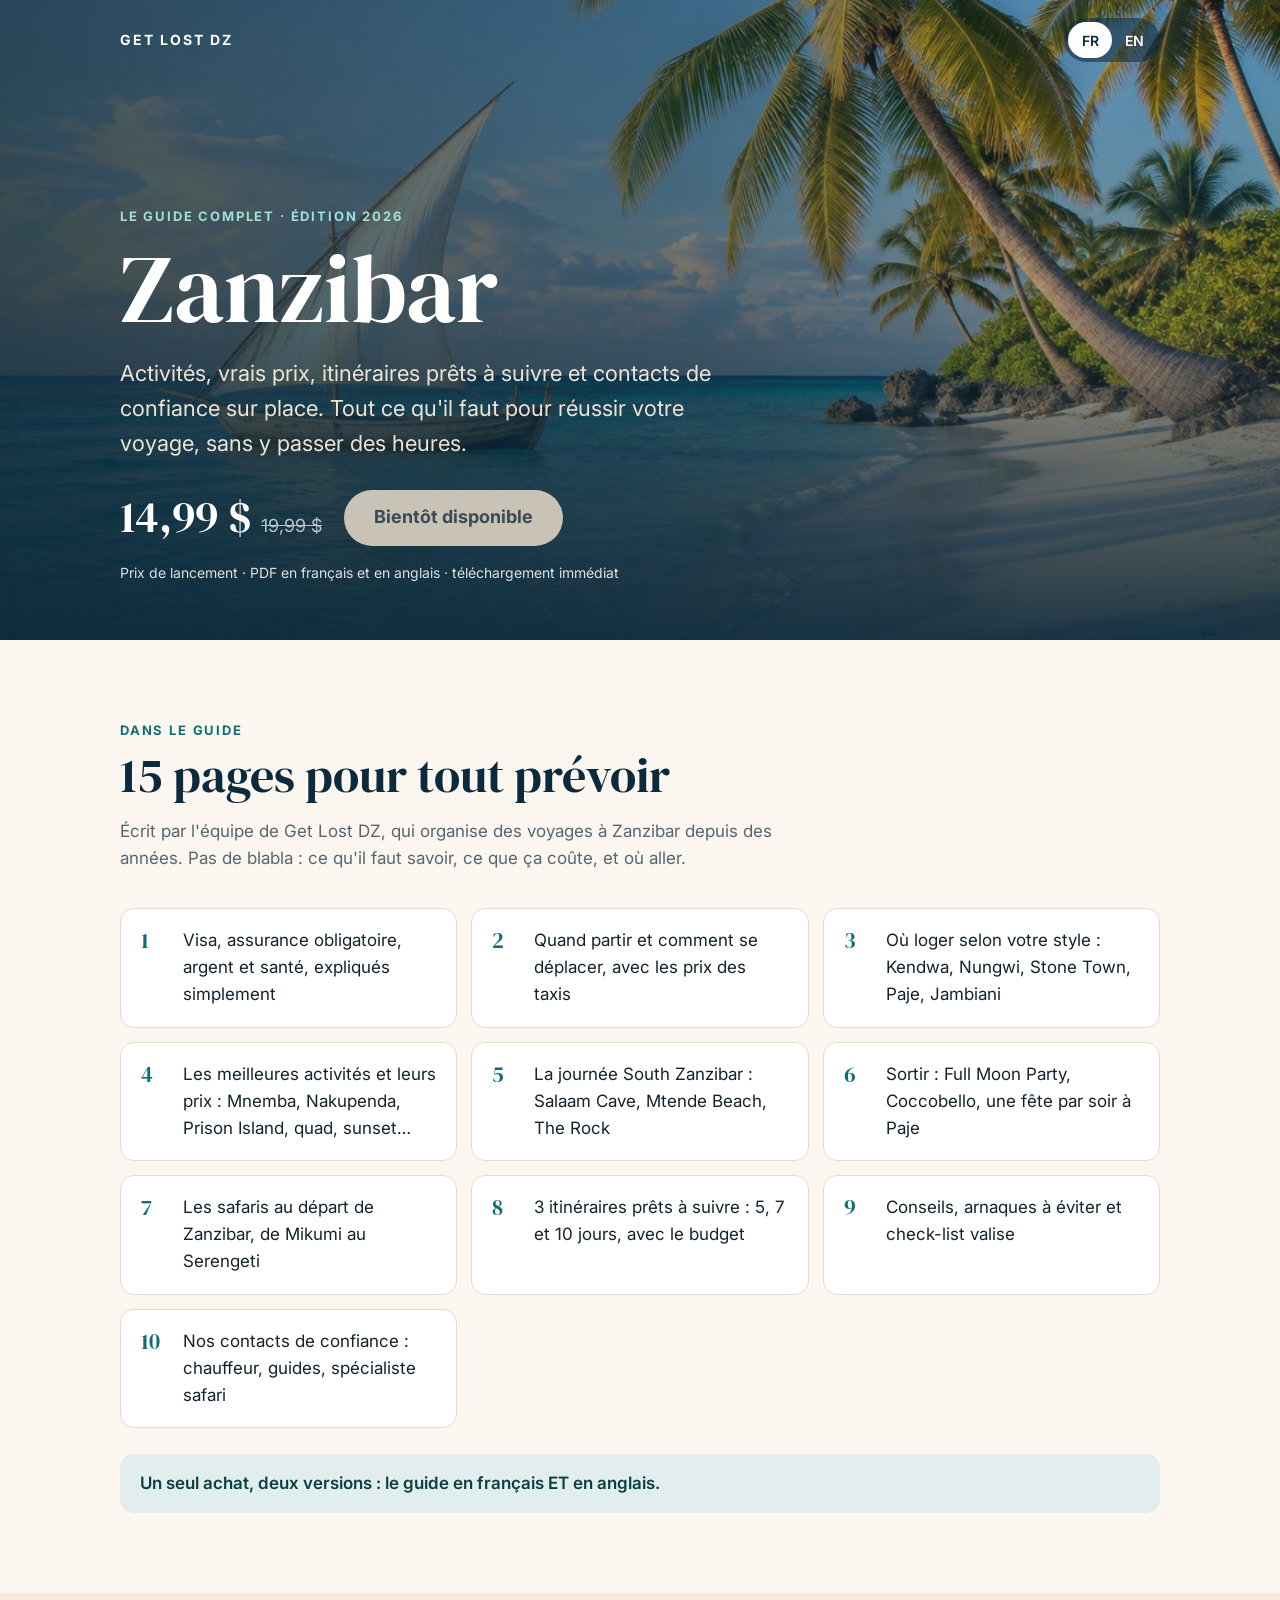
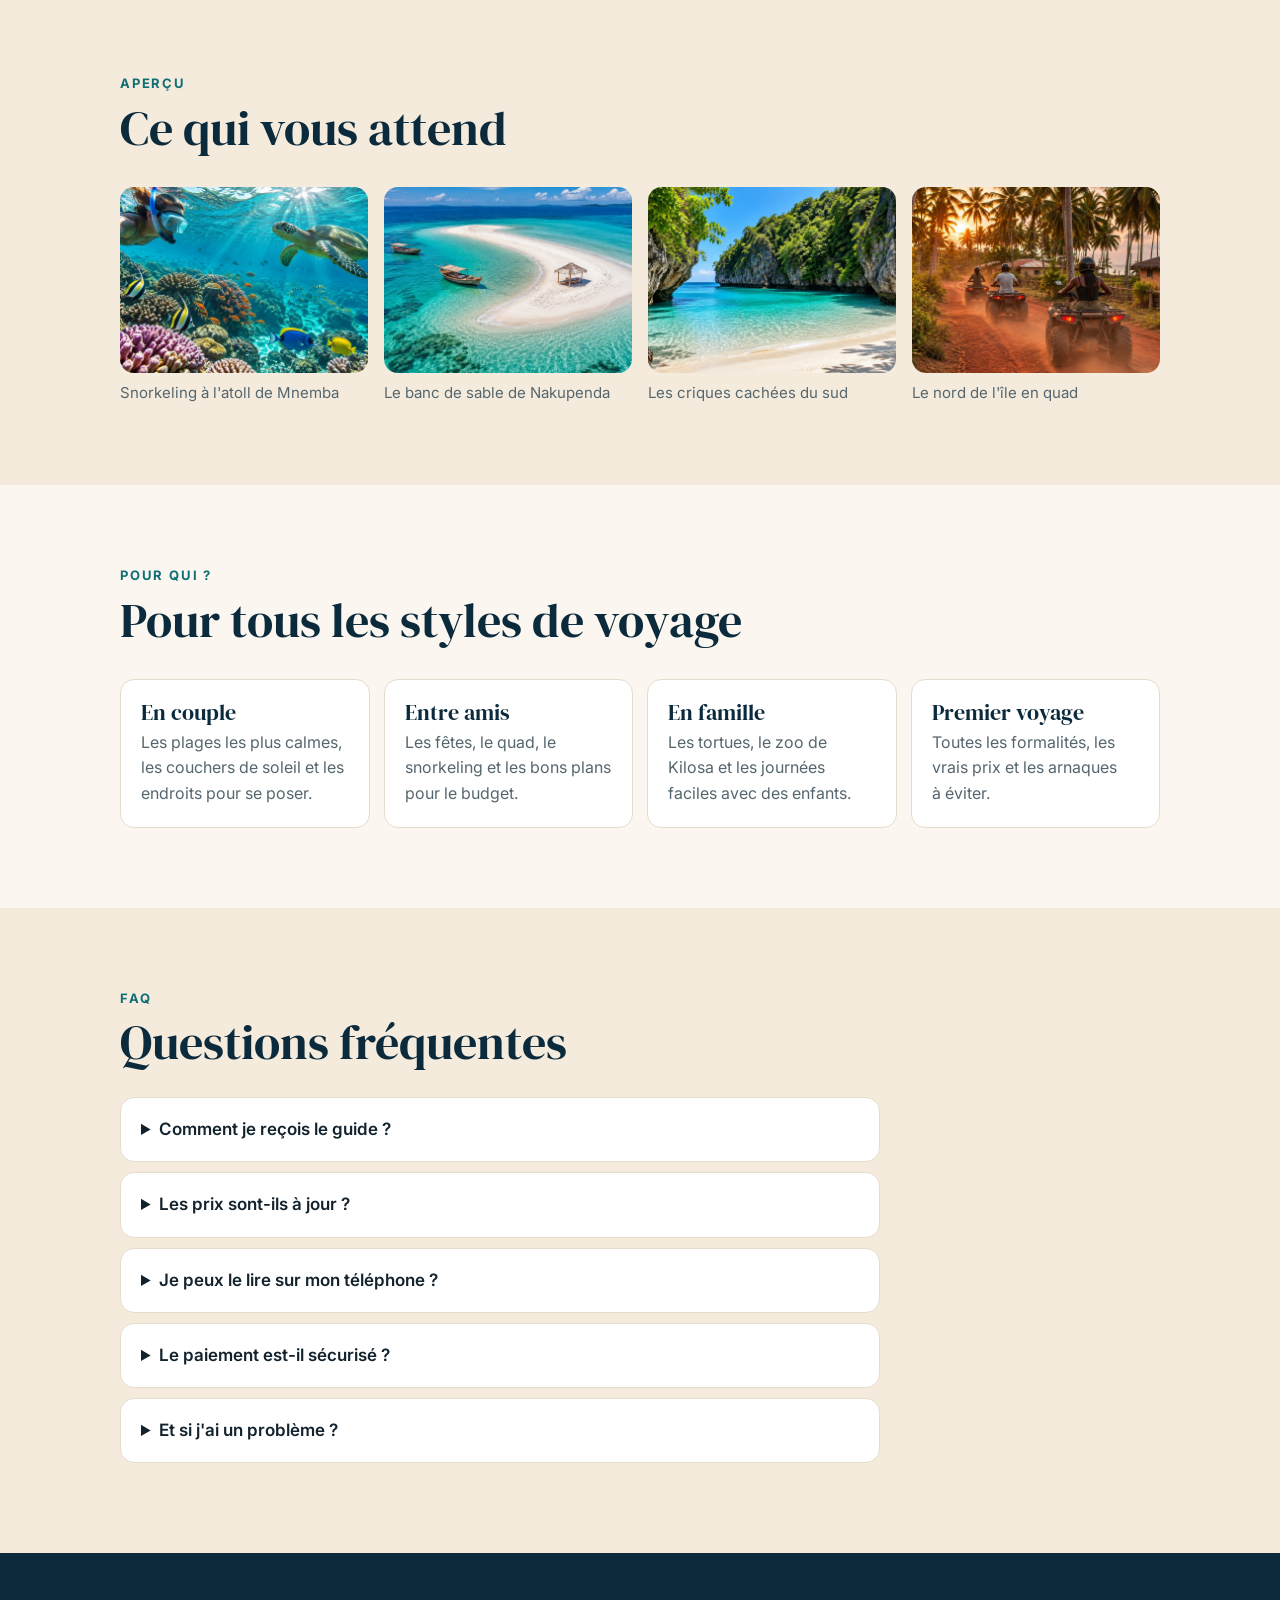
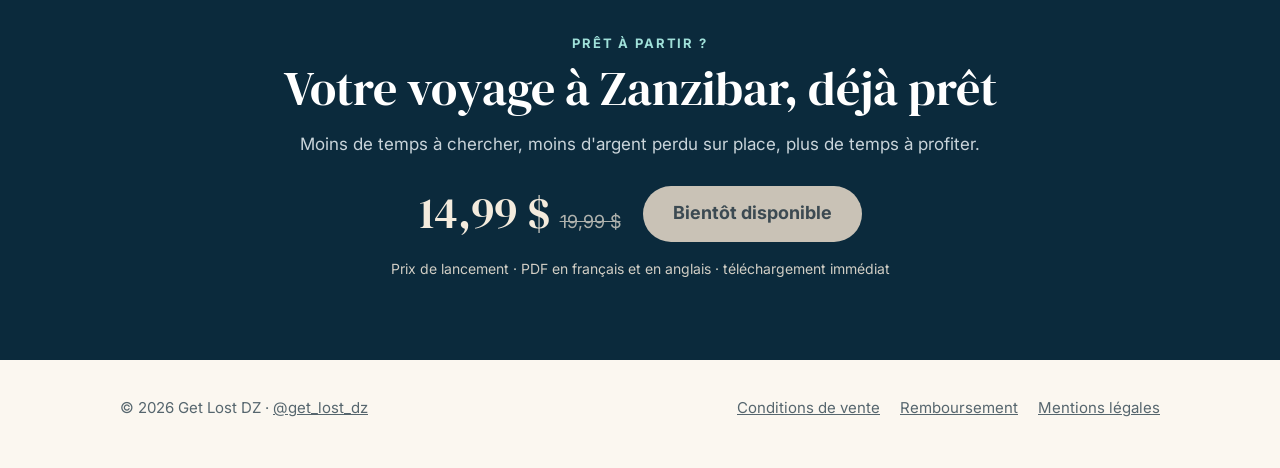
==== index.html @ 0132ddbe "Add Zanzibar guide sales site with Whop checkout buttons One-page bilingual (FR/EN) sales page with " ====
<!doctype html>
<html lang="fr" data-lang="fr">
<head>
<meta charset="utf-8">
<meta name="viewport" content="width=device-width, initial-scale=1">
<title>Zanzibar : le guide complet 2026 · Get Lost DZ</title>
<meta name="description" content="Le guide complet de Zanzibar : activités et vrais prix, où loger, fêtes, safaris, itinéraires de 5, 7 et 10 jours et contacts de confiance. PDF en français et en anglais.">
<meta property="og:title" content="Zanzibar : le guide complet 2026">
<meta property="og:description" content="Activités, vrais prix, itinéraires prêts à suivre et contacts de confiance sur place.">
<meta property="og:image" content="assets/cover.jpg">
<link rel="preconnect" href="https://fonts.googleapis.com">
<link rel="preconnect" href="https://fonts.gstatic.com" crossorigin>
<link href="https://fonts.googleapis.com/css2?family=DM+Serif+Display&family=Inter:wght@400;600;700&display=swap" rel="stylesheet">
<link rel="stylesheet" href="styles.css">
<script src="script.js" defer></script>
</head>
<body>

<header class="topbar">
  <div class="wrap">
    <a class="brand" href="https://www.instagram.com/get_lost_dz/">GET LOST DZ</a>
    <div class="lang-switch" role="group" aria-label="Langue / Language">
      <button type="button" data-set-lang="fr" aria-pressed="true">FR</button>
      <button type="button" data-set-lang="en" aria-pressed="false">EN</button>
    </div>
  </div>
</header>

<main>

  <!-- ===== HERO + BOUTON D'ACHAT 1 ===== -->
  <section class="hero">
    <img class="hero-img" src="assets/cover.jpg" alt="">
    <div class="wrap">
      <p class="kicker"><span lang="fr">Le guide complet · Édition 2026</span><span lang="en">The complete guide · 2026 edition</span></p>
      <h1>Zanzibar</h1>
      <p class="lead">
        <span lang="fr">Activités, vrais prix, itinéraires prêts à suivre et contacts de confiance sur place. Tout ce qu'il faut pour réussir votre voyage, sans y passer des heures.</span>
        <span lang="en">Activities, real prices, ready-to-follow itineraries and trusted local contacts. Everything you need for a great trip, without spending hours planning.</span>
      </p>
      <div class="buy-block">
        <div class="price"><span class="now">14,99 $</span><span class="was">19,99 $</span></div>
        <a class="buy is-disabled" aria-disabled="true" data-buy="top">
          <span class="buy-ready" hidden><span lang="fr">Acheter le guide</span><span lang="en">Buy the guide</span></span>
          <span class="buy-soon"><span lang="fr">Bientôt disponible</span><span lang="en">Coming soon</span></span>
        </a>
        <p class="price-note">
          <span lang="fr">Prix de lancement · PDF en français et en anglais · téléchargement immédiat</span>
          <span lang="en">Launch price · PDF in French and English · instant download</span>
        </p>
      </div>
    </div>
  </section>

  <!-- ===== CONTENU DU GUIDE ===== -->
  <section class="block">
    <div class="wrap">
      <p class="kicker"><span lang="fr">Dans le guide</span><span lang="en">Inside the guide</span></p>
      <h2><span lang="fr">15 pages pour tout prévoir</span><span lang="en">15 pages to plan everything</span></h2>
      <p class="intro">
        <span lang="fr">Écrit par l'équipe de Get Lost DZ, qui organise des voyages à Zanzibar depuis des années. Pas de blabla : ce qu'il faut savoir, ce que ça coûte, et où aller.</span>
        <span lang="en">Written by the Get Lost DZ team, who have been organising Zanzibar trips for years. No filler: what to know, what it costs, and where to go.</span>
      </p>
      <ul class="inside">
        <li><span class="num">1</span><span><span lang="fr">Visa, assurance obligatoire, argent et santé, expliqués simplement</span><span lang="en">Visa, mandatory insurance, money and health, explained simply</span></span></li>
        <li><span class="num">2</span><span><span lang="fr">Quand partir et comment se déplacer, avec les prix des taxis</span><span lang="en">When to go and how to get around, with taxi fares</span></span></li>
        <li><span class="num">3</span><span><span lang="fr">Où loger selon votre style : Kendwa, Nungwi, Stone Town, Paje, Jambiani</span><span lang="en">Where to stay for your style: Kendwa, Nungwi, Stone Town, Paje, Jambiani</span></span></li>
        <li><span class="num">4</span><span><span lang="fr">Les meilleures activités et leurs prix : Mnemba, Nakupenda, Prison Island, quad, sunset…</span><span lang="en">The best activities and their prices: Mnemba, Nakupenda, Prison Island, quads, sunset…</span></span></li>
        <li><span class="num">5</span><span><span lang="fr">La journée South Zanzibar : Salaam Cave, Mtende Beach, The Rock</span><span lang="en">The South Zanzibar day: Salaam Cave, Mtende Beach, The Rock</span></span></li>
        <li><span class="num">6</span><span><span lang="fr">Sortir : Full Moon Party, Coccobello, une fête par soir à Paje</span><span lang="en">Nightlife: the Full Moon Party, Coccobello, a party every night in Paje</span></span></li>
        <li><span class="num">7</span><span><span lang="fr">Les safaris au départ de Zanzibar, de Mikumi au Serengeti</span><span lang="en">Safaris from Zanzibar, from Mikumi to the Serengeti</span></span></li>
        <li><span class="num">8</span><span><span lang="fr">3 itinéraires prêts à suivre : 5, 7 et 10 jours, avec le budget</span><span lang="en">3 ready-to-follow itineraries: 5, 7 and 10 days, with budgets</span></span></li>
        <li><span class="num">9</span><span><span lang="fr">Conseils, arnaques à éviter et check-list valise</span><span lang="en">Tips, scams to avoid and a packing list</span></span></li>
        <li><span class="num">10</span><span><span lang="fr">Nos contacts de confiance : chauffeur, guides, spécialiste safari</span><span lang="en">Our trusted contacts: driver, guides, safari specialist</span></span></li>
      </ul>
      <p class="both-lang">
        <span lang="fr">Un seul achat, deux versions : le guide en français ET en anglais.</span>
        <span lang="en">One purchase, two versions: the guide in English AND French.</span>
      </p>
    </div>
  </section>

  <!-- ===== APERÇU ===== -->
  <section class="block preview">
    <div class="wrap">
      <p class="kicker"><span lang="fr">Aperçu</span><span lang="en">Preview</span></p>
      <h2><span lang="fr">Ce qui vous attend</span><span lang="en">What's waiting for you</span></h2>
      <div class="gallery">
        <figure>
          <img src="assets/reef.jpg" alt="" loading="lazy">
          <figcaption><span lang="fr">Snorkeling à l'atoll de Mnemba</span><span lang="en">Snorkeling at Mnemba Atoll</span></figcaption>
        </figure>
        <figure>
          <img src="assets/sandbank.jpg" alt="" loading="lazy">
          <figcaption><span lang="fr">Le banc de sable de Nakupenda</span><span lang="en">The Nakupenda sandbank</span></figcaption>
        </figure>
        <figure>
          <img src="assets/cove.jpg" alt="" loading="lazy">
          <figcaption><span lang="fr">Les criques cachées du sud</span><span lang="en">The hidden coves of the south</span></figcaption>
        </figure>
        <figure>
          <img src="assets/quad.jpg" alt="" loading="lazy">
          <figcaption><span lang="fr">Le nord de l'île en quad</span><span lang="en">The north of the island by quad</span></figcaption>
        </figure>
      </div>
    </div>
  </section>

  <!-- ===== POUR QUI ===== -->
  <section class="block">
    <div class="wrap">
      <p class="kicker"><span lang="fr">Pour qui ?</span><span lang="en">Who is it for?</span></p>
      <h2><span lang="fr">Pour tous les styles de voyage</span><span lang="en">For every travel style</span></h2>
      <div class="for-who">
        <div>
          <h3><span lang="fr">En couple</span><span lang="en">Couples</span></h3>
          <p><span lang="fr">Les plages les plus calmes, les couchers de soleil et les endroits pour se poser.</span><span lang="en">The calmest beaches, the sunsets and the places to unwind.</span></p>
        </div>
        <div>
          <h3><span lang="fr">Entre amis</span><span lang="en">With friends</span></h3>
          <p><span lang="fr">Les fêtes, le quad, le snorkeling et les bons plans pour le budget.</span><span lang="en">The parties, quads, snorkeling and budget tips.</span></p>
        </div>
        <div>
          <h3><span lang="fr">En famille</span><span lang="en">Families</span></h3>
          <p><span lang="fr">Les tortues, le zoo de Kilosa et les journées faciles avec des enfants.</span><span lang="en">The turtles, Kilosa Zoo and easy days with kids.</span></p>
        </div>
        <div>
          <h3><span lang="fr">Premier voyage</span><span lang="en">First trip</span></h3>
          <p><span lang="fr">Toutes les formalités, les vrais prix et les arnaques à éviter.</span><span lang="en">All the entry rules, real prices and scams to avoid.</span></p>
        </div>
      </div>
    </div>
  </section>

  <!-- ===== FAQ ===== -->
  <section class="block preview">
    <div class="wrap">
      <p class="kicker">FAQ</p>
      <h2><span lang="fr">Questions fréquentes</span><span lang="en">Frequently asked questions</span></h2>
      <div class="faq">
        <details>
          <summary><span lang="fr">Comment je reçois le guide ?</span><span lang="en">How do I get the guide?</span></summary>
          <p><span lang="fr">Juste après le paiement, vous téléchargez les deux PDF (français et anglais) depuis votre compte Whop. Vous recevez aussi un e-mail de confirmation.</span><span lang="en">Right after payment, you download both PDFs (English and French) from your Whop account. You also get a confirmation email.</span></p>
        </details>
        <details>
          <summary><span lang="fr">Les prix sont-ils à jour ?</span><span lang="en">Are the prices up to date?</span></summary>
          <p><span lang="fr">Ils ont été relevés en 2026. Les prix peuvent bouger sur place, mais vous saurez exactement à quoi vous attendre et quand on essaie de vous faire payer trop cher.</span><span lang="en">They were checked in 2026. Prices can move on the island, but you'll know exactly what to expect and when someone is overcharging you.</span></p>
        </details>
        <details>
          <summary><span lang="fr">Je peux le lire sur mon téléphone ?</span><span lang="en">Can I read it on my phone?</span></summary>
          <p><span lang="fr">Oui. C'est un PDF : il s'ouvre sur téléphone, tablette ou ordinateur, et vous pouvez aussi l'imprimer.</span><span lang="en">Yes. It's a PDF: it opens on a phone, tablet or computer, and you can print it too.</span></p>
        </details>
        <details>
          <summary><span lang="fr">Le paiement est-il sécurisé ?</span><span lang="en">Is payment secure?</span></summary>
          <p><span lang="fr">Oui. Le paiement se fait sur Whop, une plateforme de paiement sécurisée. Nous ne voyons jamais vos coordonnées bancaires.</span><span lang="en">Yes. Payment happens on Whop, a secure payment platform. We never see your card details.</span></p>
        </details>
        <details>
          <summary><span lang="fr">Et si j'ai un problème ?</span><span lang="en">What if I have a problem?</span></summary>
          <p><span lang="fr">Écrivez-nous sur Instagram, <a href="https://www.instagram.com/get_lost_dz/">@get_lost_dz</a>. Voir aussi notre <a href="remboursement.html">politique de remboursement</a>.</span><span lang="en">Message us on Instagram, <a href="https://www.instagram.com/get_lost_dz/">@get_lost_dz</a>. See also our <a href="remboursement.html">refund policy</a>.</span></p>
        </details>
      </div>
    </div>
  </section>

  <!-- ===== APPEL FINAL + BOUTON D'ACHAT 2 ===== -->
  <section class="block final">
    <div class="wrap">
      <p class="kicker" style="color: #9FE0D9"><span lang="fr">Prêt à partir ?</span><span lang="en">Ready to go?</span></p>
      <h2><span lang="fr">Votre voyage à Zanzibar, déjà prêt</span><span lang="en">Your Zanzibar trip, already planned</span></h2>
      <p class="intro">
        <span lang="fr">Moins de temps à chercher, moins d'argent perdu sur place, plus de temps à profiter.</span>
        <span lang="en">Less time searching, less money lost on the island, more time enjoying it.</span>
      </p>
      <div class="buy-block">
        <div class="price"><span class="now">14,99 $</span><span class="was">19,99 $</span></div>
        <a class="buy is-disabled" aria-disabled="true" data-buy="bottom">
          <span class="buy-ready" hidden><span lang="fr">Acheter le guide</span><span lang="en">Buy the guide</span></span>
          <span class="buy-soon"><span lang="fr">Bientôt disponible</span><span lang="en">Coming soon</span></span>
        </a>
        <p class="price-note">
          <span lang="fr">Prix de lancement · PDF en français et en anglais · téléchargement immédiat</span>
          <span lang="en">Launch price · PDF in French and English · instant download</span>
        </p>
      </div>
    </div>
  </section>

</main>

<footer>
  <div class="wrap">
    <span>© 2026 Get Lost DZ · <a href="https://www.instagram.com/get_lost_dz/">@get_lost_dz</a></span>
    <nav aria-label="Informations légales">
      <a href="cgv.html"><span lang="fr">Conditions de vente</span><span lang="en">Terms of sale</span></a>
      <a href="remboursement.html"><span lang="fr">Remboursement</span><span lang="en">Refunds</span></a>
      <a href="mentions-legales.html"><span lang="fr">Mentions légales</span><span lang="en">Legal notice</span></a>
    </nav>
  </div>
</footer>

</body>
</html>
---- styles.css ----
:root {
  --navy: #0B2A3C;
  --teal: #0E6E73;
  --teal-light: #E2EEED;
  --cream: #FBF7F0;
  --sand: #F4EBDD;
  --line: #E6DCCB;
  --ink: #13232E;
  --muted: #56666E;
  --coral: #FCE9DF;
  --serif: "DM Serif Display", Georgia, serif;
  --sans: "Inter", system-ui, -apple-system, sans-serif;
}

* { box-sizing: border-box; }

html { scroll-behavior: smooth; }

body {
  margin: 0;
  background: var(--cream);
  color: var(--ink);
  font-family: var(--sans);
  font-size: 17px;
  line-height: 1.6;
}

img { max-width: 100%; display: block; }

a { color: var(--teal); }
a:hover { color: var(--navy); }

/* Langues : on n'affiche que la langue active */
html[data-lang="fr"] [lang="en"]:not(html),
html[data-lang="en"] [lang="fr"]:not(html) { display: none !important; }

h1, h2, h3 {
  font-family: var(--serif);
  font-weight: 400;
  line-height: 1.1;
  margin: 0;
  color: var(--navy);
  text-wrap: balance;
}

p { margin: 0; text-wrap: pretty; }

.wrap { max-width: 1080px; margin: 0 auto; padding: 0 20px; }

.kicker {
  font-size: 13px;
  font-weight: 700;
  letter-spacing: 0.14em;
  text-transform: uppercase;
  color: var(--teal);
}

/* ---------- Barre du haut ---------- */
.topbar {
  position: absolute;
  top: 0; left: 0; right: 0;
  z-index: 10;
}
.topbar .wrap {
  display: flex;
  justify-content: space-between;
  align-items: center;
  padding-top: 18px;
  padding-bottom: 18px;
}
.brand {
  color: #fff;
  font-weight: 700;
  letter-spacing: 0.14em;
  font-size: 14px;
  text-decoration: none;
}
.lang-switch {
  display: flex;
  background: rgba(11, 42, 60, 0.55);
  border-radius: 999px;
  padding: 4px;
}
.lang-switch button {
  border: 0;
  background: transparent;
  color: #fff;
  font: 600 14px var(--sans);
  min-width: 44px;
  min-height: 36px;
  border-radius: 999px;
  cursor: pointer;
}
.lang-switch button[aria-pressed="true"] { background: #fff; color: var(--navy); }

/* ---------- Hero ---------- */
.hero {
  position: relative;
  min-height: 640px;
  display: flex;
  align-items: flex-end;
  color: #fff;
  background: var(--navy);
}
.hero-img {
  position: absolute;
  inset: 0;
  width: 100%;
  height: 100%;
  object-fit: cover;
}
.hero::after {
  content: "";
  position: absolute;
  inset: 0;
  background:
    linear-gradient(90deg, rgba(11,42,60,0.72) 0%, rgba(11,42,60,0.35) 55%, rgba(11,42,60,0) 80%),
    linear-gradient(180deg, rgba(11,42,60,0.25) 0%, rgba(11,42,60,0.35) 45%, rgba(11,42,60,0.92) 100%);
}
.hero .wrap {
  position: relative;
  z-index: 1;
  padding-top: 120px;
  padding-bottom: 56px;
  width: 100%;
}
.hero .kicker { color: #9FE0D9; }
.hero h1 {
  color: #fff;
  font-size: clamp(48px, 9vw, 96px);
  margin: 10px 0 14px;
}
.hero .lead {
  font-size: clamp(18px, 2.4vw, 22px);
  max-width: 620px;
  color: #EDE4D6;
}

/* ---------- Bloc d'achat ---------- */
.buy-block {
  margin-top: 28px;
  display: flex;
  flex-wrap: wrap;
  align-items: center;
  gap: 16px 22px;
}
.price { display: flex; align-items: baseline; gap: 10px; }
.price .now { font-family: var(--serif); font-size: 44px; line-height: 1; }
.price .was { text-decoration: line-through; opacity: 0.7; font-size: 18px; }
.price-note { font-size: 14px; opacity: 0.85; width: 100%; }

.buy {
  display: inline-flex;
  align-items: center;
  justify-content: center;
  min-height: 56px;
  padding: 0 30px;
  border-radius: 999px;
  background: #F2B33D;
  color: var(--navy);
  font-weight: 700;
  font-size: 18px;
  text-decoration: none;
  transition: transform 0.15s ease, background 0.15s ease;
}
.buy:hover { background: #F7C462; color: var(--navy); transform: translateY(-1px); }
.buy:focus-visible { outline: 3px solid #fff; outline-offset: 3px; }
.buy.is-disabled {
  background: #C9C2B6;
  color: #3C4A52;
  cursor: not-allowed;
  transform: none;
}

/* ---------- Sections ---------- */
section.block { padding: 80px 0; }
.block h2 { font-size: clamp(34px, 5vw, 48px); margin: 8px 0 16px; }
.block .intro { max-width: 680px; color: var(--muted); }

.inside {
  margin-top: 36px;
  display: grid;
  grid-template-columns: repeat(auto-fit, minmax(260px, 1fr));
  gap: 14px;
}
.inside li {
  list-style: none;
  background: #fff;
  border: 1px solid var(--line);
  border-radius: 14px;
  padding: 18px 20px;
  display: flex;
  gap: 14px;
  align-items: flex-start;
}
.inside { padding: 0; }
.inside .num {
  flex: none;
  font-family: var(--serif);
  font-size: 22px;
  color: var(--teal);
  line-height: 1.2;
  min-width: 28px;
}

.both-lang {
  margin-top: 26px;
  background: var(--teal-light);
  color: #0B3F42;
  border-radius: 14px;
  padding: 16px 20px;
  font-weight: 600;
}

/* Aperçu */
.preview { background: var(--sand); }
.gallery {
  margin-top: 32px;
  display: grid;
  grid-template-columns: repeat(auto-fit, minmax(240px, 1fr));
  gap: 16px;
}
.gallery figure { margin: 0; }
.gallery img {
  width: 100%;
  aspect-ratio: 4 / 3;
  object-fit: cover;
  border-radius: 14px;
}
.gallery figcaption { margin-top: 8px; font-size: 15px; color: var(--muted); }

/* Pour qui */
.for-who {
  margin-top: 32px;
  display: grid;
  grid-template-columns: repeat(auto-fit, minmax(220px, 1fr));
  gap: 14px;
}
.for-who div {
  background: #fff;
  border: 1px solid var(--line);
  border-radius: 14px;
  padding: 20px;
}
.for-who h3 { font-size: 22px; margin-bottom: 6px; }
.for-who p { color: var(--muted); font-size: 16px; }

/* FAQ */
.faq { margin-top: 28px; max-width: 760px; }
.faq details {
  background: #fff;
  border: 1px solid var(--line);
  border-radius: 14px;
  padding: 0 20px;
  margin-bottom: 10px;
}
.faq summary {
  cursor: pointer;
  font-weight: 600;
  padding: 18px 0;
  min-height: 44px;
}
.faq details p { padding-bottom: 18px; color: var(--muted); }

/* Appel final */
.final {
  background: var(--navy);
  color: #F4EBDD;
  text-align: center;
}
.final h2 { color: #fff; }
.final .intro { color: #C9D4DA; margin: 0 auto; }
.final .buy-block { justify-content: center; }
.final .price-note { text-align: center; }

/* Pied de page */
footer {
  padding: 36px 0 48px;
  font-size: 15px;
  color: var(--muted);
}
footer .wrap {
  display: flex;
  flex-wrap: wrap;
  justify-content: space-between;
  gap: 16px;
}
footer nav { display: flex; flex-wrap: wrap; gap: 8px 20px; }
footer a { color: var(--muted); }

/* ---------- Pages simples (merci, légal) ---------- */
.simple {
  max-width: 760px;
  margin: 0 auto;
  padding: 56px 20px 72px;
}
.simple .back { display: inline-block; margin-bottom: 28px; font-weight: 600; }
.simple h1 { font-size: clamp(36px, 6vw, 52px); margin-bottom: 18px; }
.simple h2 { font-size: 26px; margin: 34px 0 10px; }
.simple p, .simple li { color: #2C3B44; }
.simple p + p { margin-top: 12px; }
.simple ul { padding-left: 20px; }
.fill {
  background: var(--coral);
  color: #5A2410;
  padding: 1px 6px;
  border-radius: 6px;
  font-weight: 600;
}
.note {
  background: var(--teal-light);
  color: #0B3F42;
  border-radius: 14px;
  padding: 16px 20px;
  margin: 24px 0;
}

@media (max-width: 600px) {
  body { font-size: 16px; }
  .hero { min-height: 600px; }
  .hero .wrap { padding-bottom: 40px; }
  section.block { padding: 60px 0; }
  .buy { width: 100%; }
}
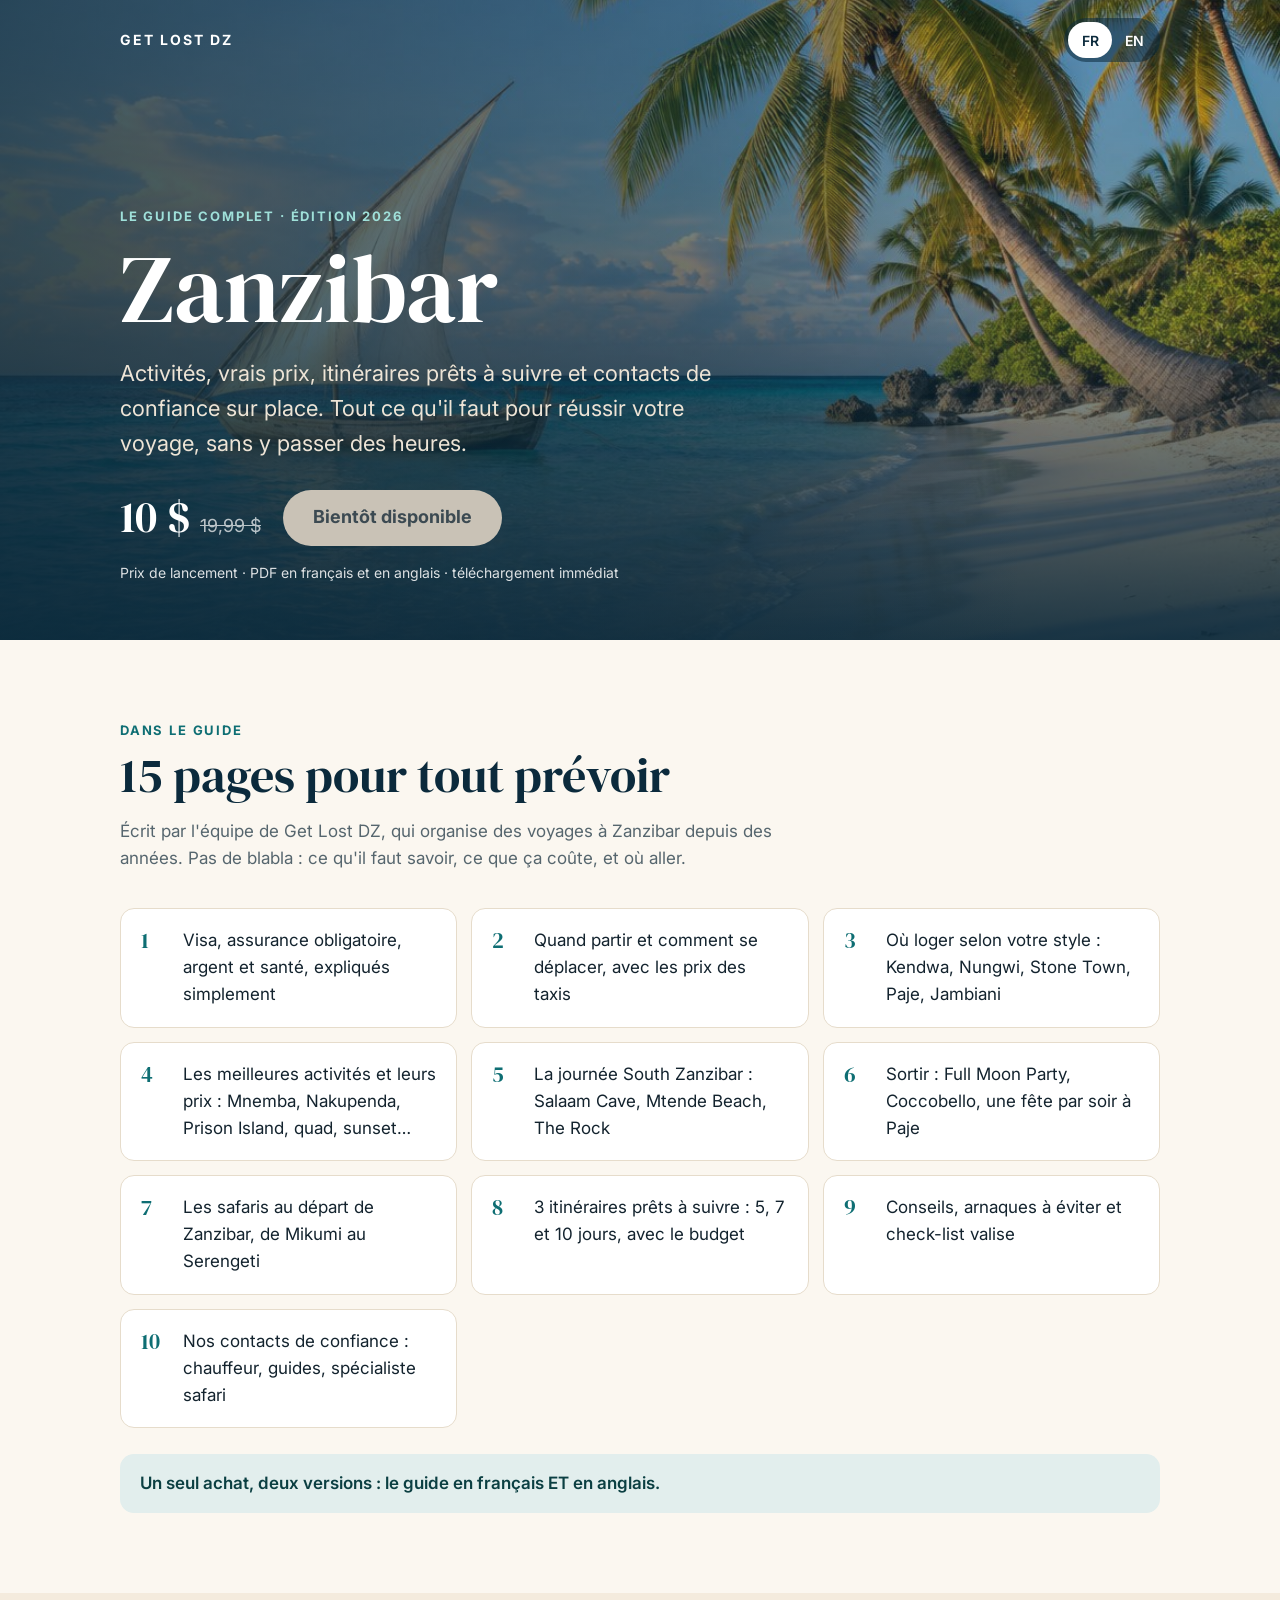
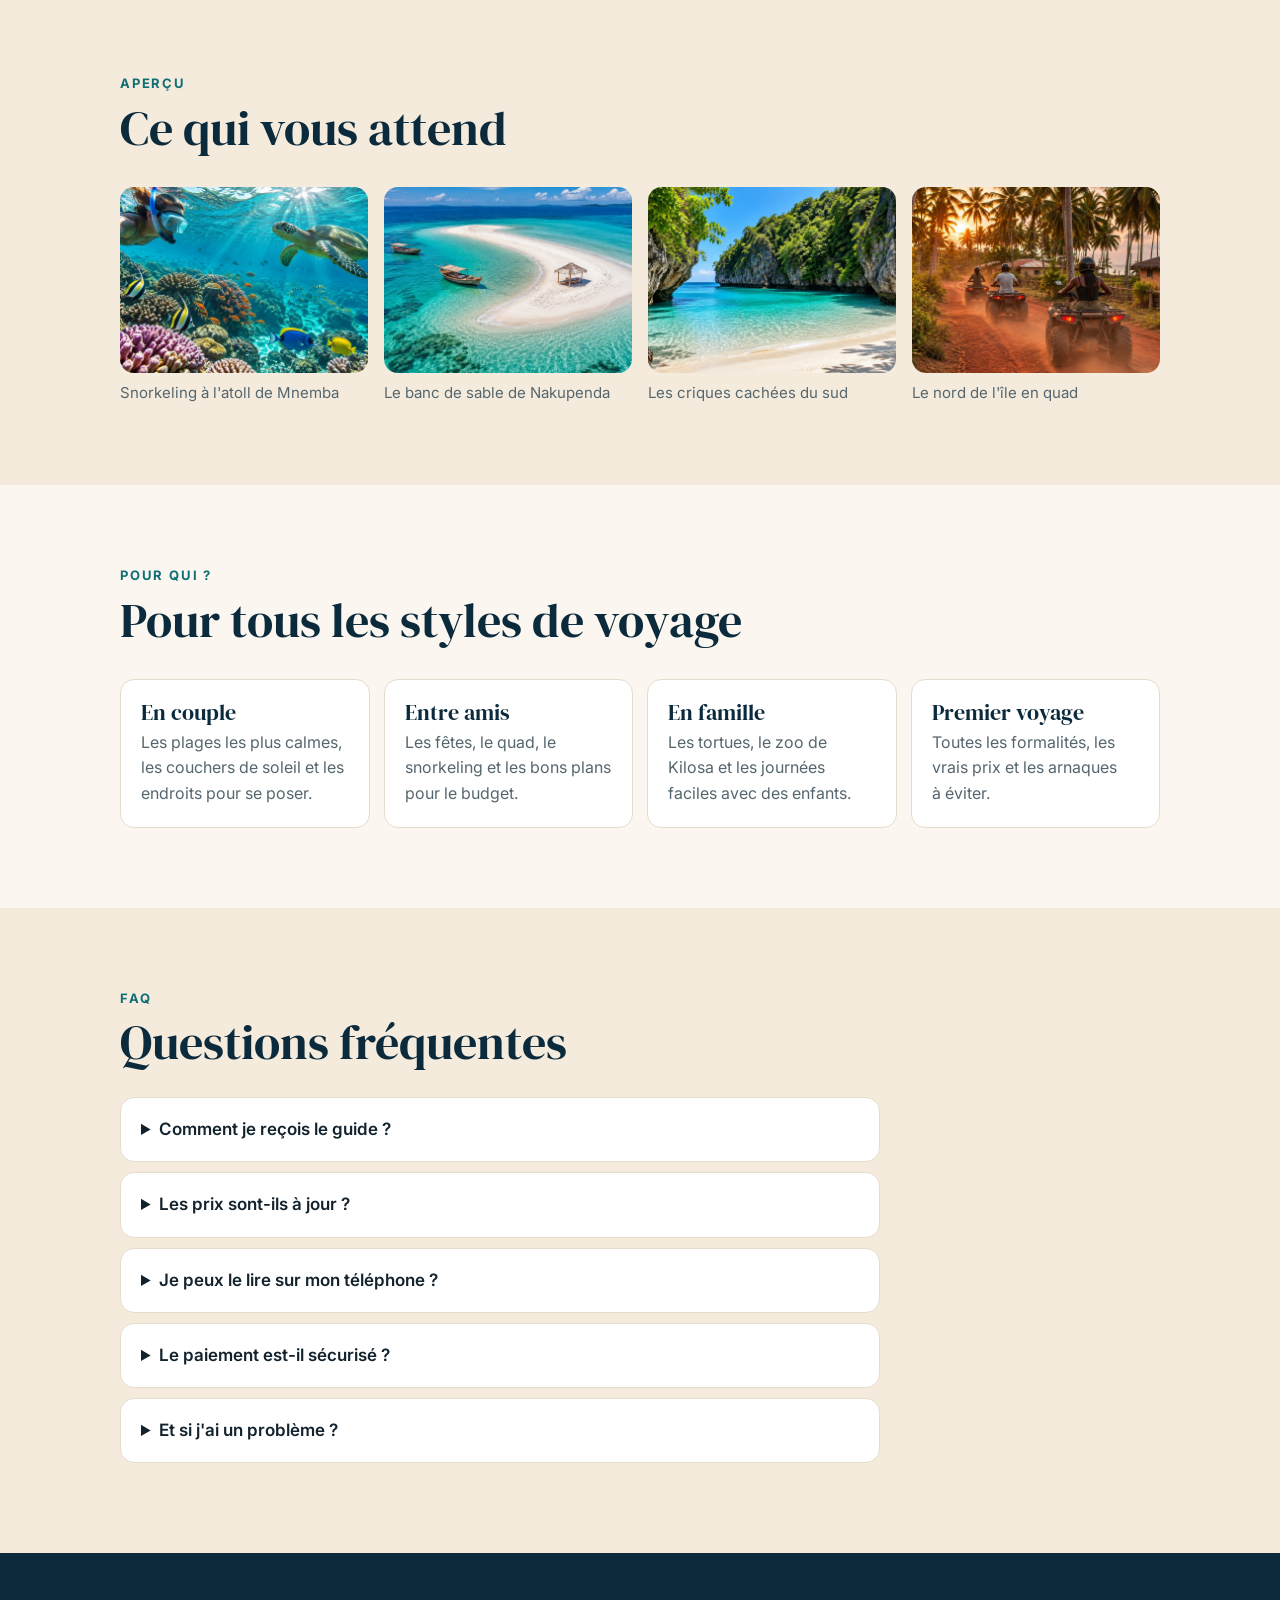
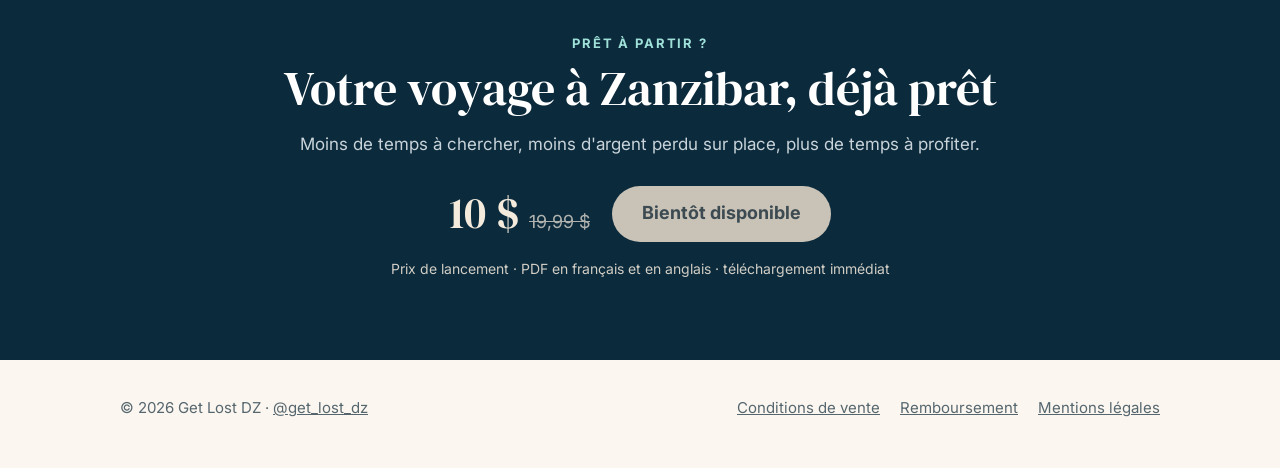
==== commit a8d9519c: "Set launch price to $10 Co-Authored-By: Claude Opus 5.5 <noreply@anthropic.com> Claude-Session: http" ====
--- a/index.html
+++ b/index.html
@@ -39,7 +39,7 @@
         <span lang="en">Activities, real prices, ready-to-follow itineraries and trusted local contacts. Everything you need for a great trip, without spending hours planning.</span>
       </p>
       <div class="buy-block">
-        <div class="price"><span class="now">14,99 $</span><span class="was">19,99 $</span></div>
+        <div class="price"><span class="now">10 $</span><span class="was">19,99 $</span></div>
         <a class="buy is-disabled" aria-disabled="true" data-buy="top">
           <span class="buy-ready" hidden><span lang="fr">Acheter le guide</span><span lang="en">Buy the guide</span></span>
           <span class="buy-soon"><span lang="fr">Bientôt disponible</span><span lang="en">Coming soon</span></span>
@@ -172,7 +172,7 @@
         <span lang="en">Less time searching, less money lost on the island, more time enjoying it.</span>
       </p>
       <div class="buy-block">
-        <div class="price"><span class="now">14,99 $</span><span class="was">19,99 $</span></div>
+        <div class="price"><span class="now">10 $</span><span class="was">19,99 $</span></div>
         <a class="buy is-disabled" aria-disabled="true" data-buy="bottom">
           <span class="buy-ready" hidden><span lang="fr">Acheter le guide</span><span lang="en">Buy the guide</span></span>
           <span class="buy-soon"><span lang="fr">Bientôt disponible</span><span lang="en">Coming soon</span></span>
